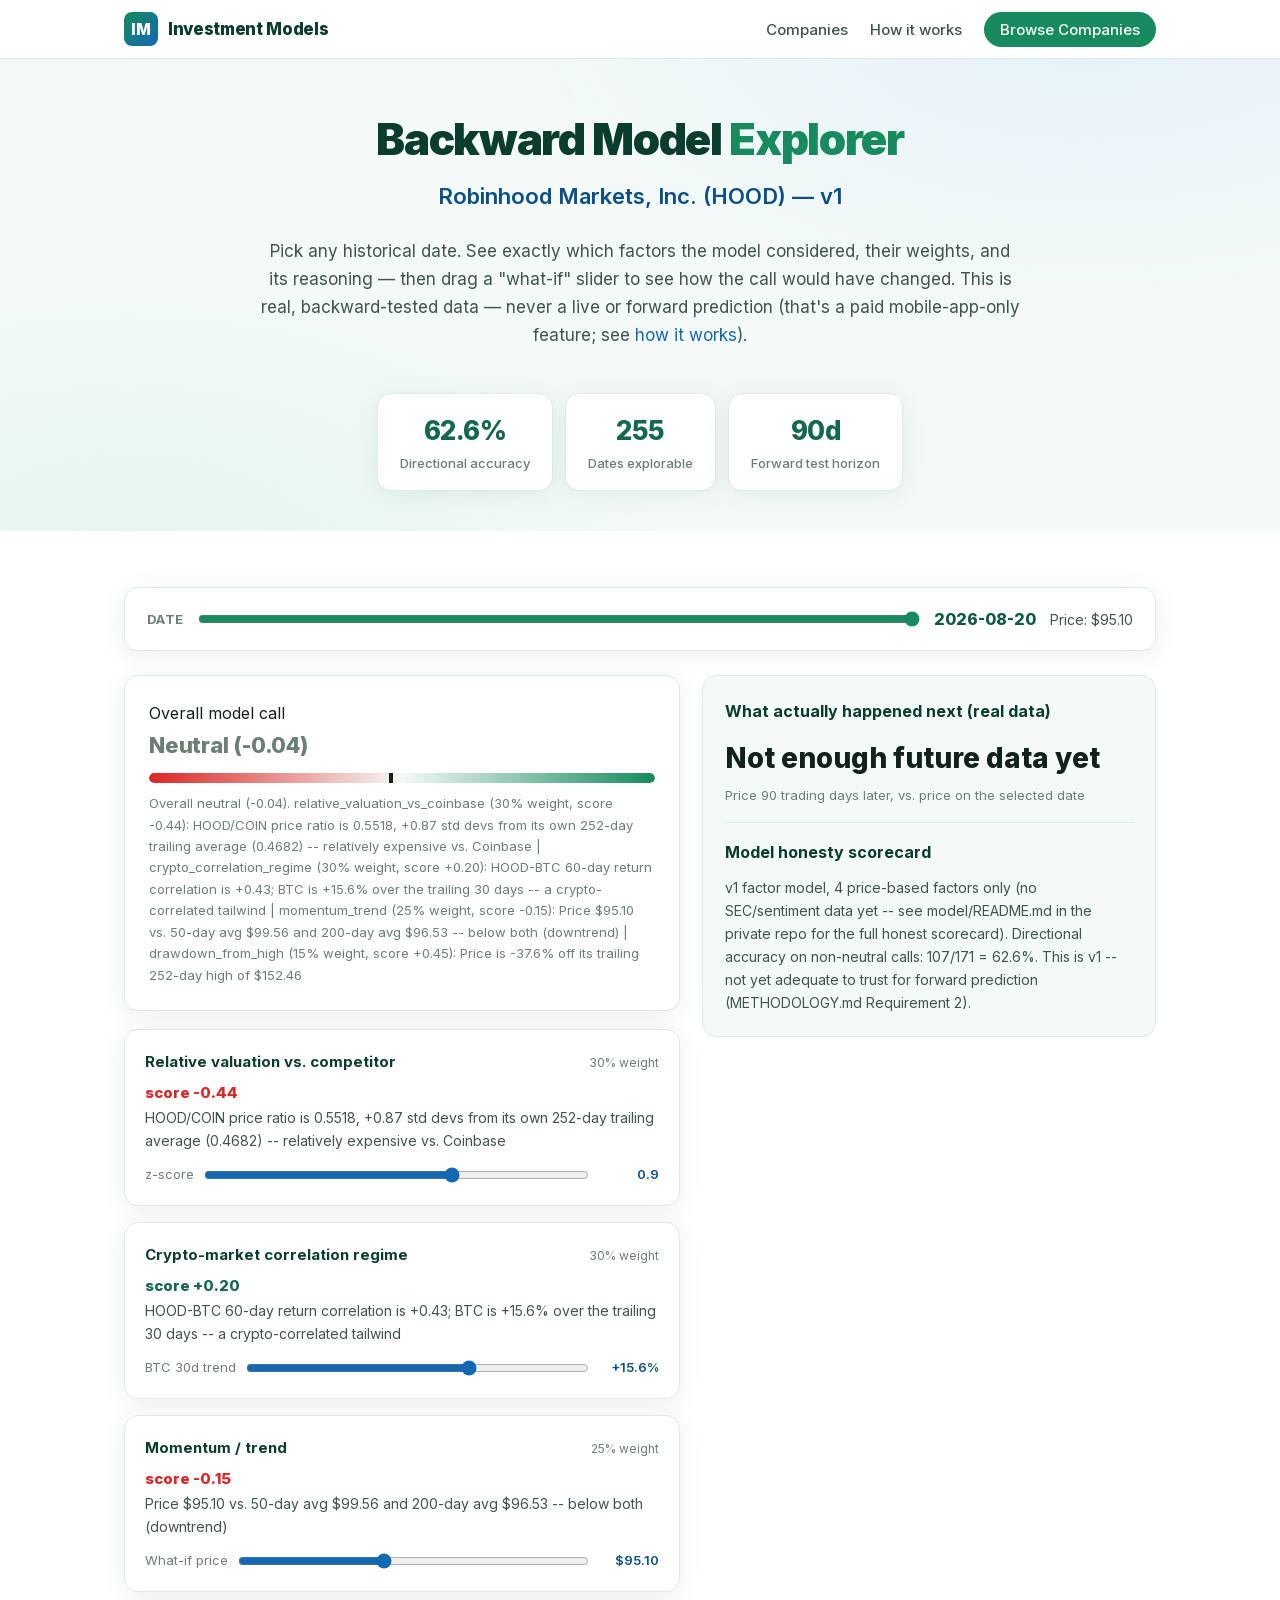
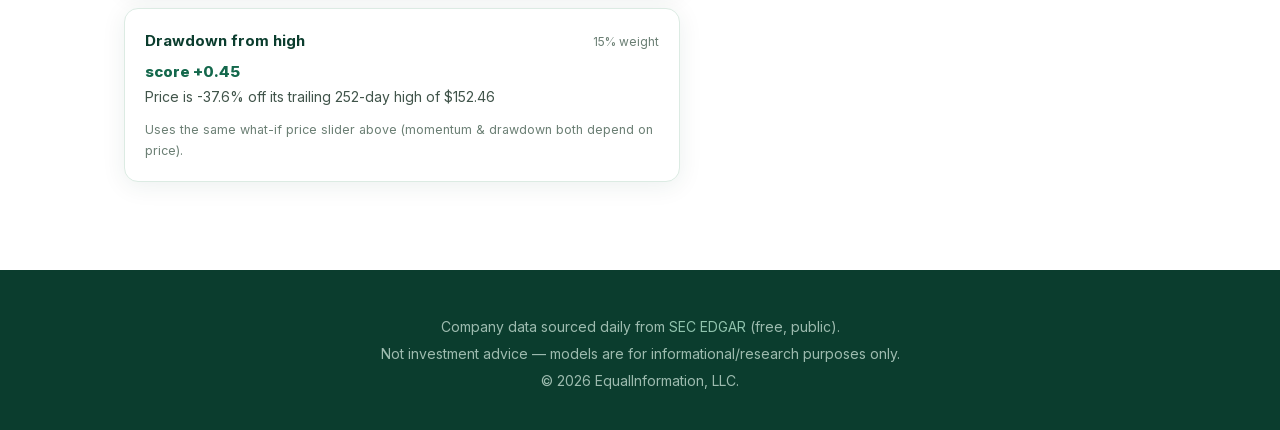
==== explorer.html @ 67a9e674 "Add interactive backward model explorer with what-if simulation for HOOD explorer.html: pick any of " ====
<!DOCTYPE html>
<html lang="en">
<head>
    <meta charset="UTF-8">
    <meta name="viewport" content="width=device-width, initial-scale=1.0">
    <title>Backward Model Explorer — Investment Models</title>
    <meta name="description" content="Explore exactly how the Investment Models backward-tested factor model reasons about a real company, on any historical date — including honest accuracy and a 'what-if' simulation mode.">
    <meta name="theme-color" content="#0b3d2e">
    <link rel="stylesheet" href="assets/fonts/inter.css">
    <link rel="stylesheet" href="assets/css/style.css">
</head>
<body>

<nav>
    <div class="nav-inner">
        <a href="./" class="nav-logo">
            <span class="mark">IM</span>
            Investment Models
        </a>
        <ul class="nav-links">
            <li><a href="index.html#directory">Companies</a></li>
            <li><a href="index.html#how-it-works">How it works</a></li>
            <li><a href="index.html#directory" class="nav-cta">Browse Companies</a></li>
        </ul>
        <button class="mobile-menu-btn" onclick="document.querySelector('.nav-links').classList.toggle('show')" aria-label="Menu">&#9776;</button>
    </div>
</nav>

<header class="hero" style="padding: 56px 0 40px;">
    <div class="wrap">
        <h1 style="font-size: clamp(28px, 4.5vw, 44px);">Backward Model <span class="accent">Explorer</span></h1>
        <p class="tagline" id="companyTagline">Loading…</p>
        <p class="lede">Pick any historical date. See exactly which factors the model considered, their
        weights, and its reasoning — then drag a "what-if" slider to see how the call would have
        changed. This is real, backward-tested data — never a live or forward prediction (that's a
        paid mobile-app-only feature; see <a href="index.html#how-it-works">how it works</a>).</p>
        <div class="stats" id="headlineStats"></div>
    </div>
</header>

<section>
    <div class="wrap">
        <div class="explorer-controls">
            <label for="dateSlider">Date</label>
            <input type="range" id="dateSlider" min="0" max="0" value="0" step="1">
            <span class="date-readout" id="dateReadout">—</span>
            <span class="price-readout" id="priceReadout"></span>
        </div>

        <div class="explorer-grid">
            <div>
                <div class="overall-card">
                    <div class="factor-head">
                        <span>Overall model call</span>
                        <button class="btn outline" id="resetBtn" style="padding:6px 14px;font-size:13px;display:none;">Reset to actual</button>
                    </div>
                    <div class="direction" id="overallDirection">—</div>
                    <div class="score-bar-track">
                        <div class="score-bar-fill" style="width:100%"></div>
                        <div class="score-marker" id="scoreMarker" style="left:50%"></div>
                    </div>
                    <div id="simBadgeWrap"></div>
                    <p style="margin-top:10px;font-size:13px;color:var(--ink-faint);" id="narrativeText"></p>
                </div>

                <div id="factorCards"></div>
            </div>

            <div class="outcome-card">
                <h3>What actually happened next (real data)</h3>
                <div class="actual-return" id="actualReturn">—</div>
                <p style="font-size:13px;color:var(--ink-faint);margin-top:4px;">Price 90 trading days later, vs. price on the selected date</p>
                <div class="verdict" id="verdict"></div>
                <hr style="border:none;border-top:1px solid var(--line);margin:16px 0;">
                <h3>Model honesty scorecard</h3>
                <p style="font-size:14px;color:var(--ink-soft);" id="methodologyNote"></p>
            </div>
        </div>
    </div>
</section>

<footer>
    <div class="footer-inner">
        <p class="footer-copy">
            Company data sourced daily from <a href="https://www.sec.gov/edgar" target="_blank" rel="noopener">SEC EDGAR</a> (free, public).<br>
            Not investment advice — models are for informational/research purposes only.<br>
            &copy; 2026 EqualInformation, LLC.
        </p>
    </div>
</footer>

<script>
const params = new URLSearchParams(location.search);
const ticker = (params.get('ticker') || 'HOOD').toUpperCase();

const FACTOR_LABELS = {
  relative_valuation_vs_coinbase: 'Relative valuation vs. competitor',
  crypto_correlation_regime: 'Crypto-market correlation regime',
  momentum_trend: 'Momentum / trend',
  drawdown_from_high: 'Drawdown from high',
};

function clip(x, lo, hi) { return Math.max(lo, Math.min(hi, x)); }
function scoreValuation(z) { return clip(-z / 2, -1, 1); }
function scoreCrypto(corr, trend) {
  const sign = trend >= 0 ? 1 : -1;
  return clip(corr * sign * Math.min(Math.abs(trend) * 3, 1), -1, 1);
}
function scoreMomentum(price, smaShort, smaLong) {
  const signal = ((price / smaShort - 1) + (price / smaLong - 1)) / 2;
  return clip(signal * 5, -1, 1);
}
function scoreDrawdown(price, trailingHigh) {
  const drawdown = (price / trailingHigh) - 1;
  return drawdown < 0 ? clip(-drawdown * 1.2, -1, 1) : 0;
}

let DATA = null;
let overrides = {}; // { z, correlation, btcTrend, price } -- only set keys the user has touched

function directionOf(score) {
  return score > 0.05 ? 'bullish' : score < -0.05 ? 'bearish' : 'neutral';
}

function computeFactors(snap) {
  const raw = {
    z: snap.factors.relative_valuation_vs_coinbase.raw?.z,
    correlation: snap.factors.crypto_correlation_regime.raw?.correlation,
    btcTrend: snap.factors.crypto_correlation_regime.raw?.btc_trend,
    price: snap.price,
    smaShort: snap.factors.momentum_trend.raw?.sma_short,
    smaLong: snap.factors.momentum_trend.raw?.sma_long,
    trailingHigh: snap.factors.drawdown_from_high.raw?.trailing_high,
  };
  const z = overrides.z ?? raw.z;
  const correlation = raw.correlation;
  const btcTrend = overrides.btcTrend ?? raw.btcTrend;
  const price = overrides.price ?? raw.price;

  const scores = {
    relative_valuation_vs_coinbase: (raw.z != null) ? scoreValuation(z) : snap.factors.relative_valuation_vs_coinbase.score,
    crypto_correlation_regime: (raw.correlation != null) ? scoreCrypto(correlation, btcTrend) : snap.factors.crypto_correlation_regime.score,
    momentum_trend: (raw.smaShort != null) ? scoreMomentum(price, raw.smaShort, raw.smaLong) : snap.factors.momentum_trend.score,
    drawdown_from_high: (raw.trailingHigh != null) ? scoreDrawdown(price, raw.trailingHigh) : snap.factors.drawdown_from_high.score,
  };
  return { raw, current: { z, correlation, btcTrend, price }, scores };
}

function fmtPct(x, digits = 1) { return (x >= 0 ? '+' : '') + (x * 100).toFixed(digits) + '%'; }

function render() {
  const i = parseInt(document.getElementById('dateSlider').value, 10);
  const snap = DATA.snapshots[i];
  document.getElementById('dateReadout').textContent = snap.date;
  document.getElementById('priceReadout').textContent = `Price: $${snap.price.toFixed(2)}`;

  const { raw, current, scores } = computeFactors(snap);
  const weights = DATA.factor_weights;
  const overall = Object.keys(scores).reduce((sum, k) => sum + weights[k] * scores[k], 0);
  const direction = directionOf(overall);
  const isSimulated = Object.keys(overrides).length > 0;

  const dirEl = document.getElementById('overallDirection');
  dirEl.textContent = `${direction.charAt(0).toUpperCase() + direction.slice(1)} (${overall >= 0 ? '+' : ''}${overall.toFixed(2)})`;
  dirEl.className = `direction ${direction}`;
  document.getElementById('scoreMarker').style.left = `${((overall + 1) / 2) * 100}%`;
  document.getElementById('resetBtn').style.display = isSimulated ? 'inline-block' : 'none';
  document.getElementById('simBadgeWrap').innerHTML = isSimulated
    ? '<span class="simulation-badge">🔧 What-if simulation — not the actual historical call</span>' : '';
  document.getElementById('narrativeText').textContent = isSimulated
    ? 'Narrative updates once you reset — factor cards below show the live simulated reasoning.'
    : snap.narrative;

  const cardsEl = document.getElementById('factorCards');
  cardsEl.innerHTML = '';

  function factorCard(key, sliderHtml) {
    const f = snap.factors[key];
    const score = scores[key];
    const div = document.createElement('div');
    const perturbed = isSimulated && score !== f.score;
    div.className = 'factor-card' + (perturbed ? ' perturbed' : '');
    div.innerHTML = `
      <div class="factor-head">
        <span class="factor-name">${FACTOR_LABELS[key]}</span>
        <span class="factor-weight">${(weights[key] * 100).toFixed(0)}% weight</span>
      </div>
      <div class="factor-score" style="color:${score > 0.05 ? 'var(--green-700)' : score < -0.05 ? 'var(--red-500)' : 'var(--ink-faint)'}">
        score ${score >= 0 ? '+' : ''}${score.toFixed(2)}
      </div>
      <p class="factor-reason">${perturbed ? '(recomputed for the what-if value below)' : f.reason}</p>
      ${sliderHtml}
    `;
    cardsEl.appendChild(div);
  }

  if (raw.z != null) {
    factorCard('relative_valuation_vs_coinbase', `
      <div class="slider-row">
        <span style="font-size:13px;color:var(--ink-faint);">z-score</span>
        <input type="range" min="-3" max="3" step="0.1" value="${current.z}" data-key="z">
        <span class="slider-value">${current.z.toFixed(1)}</span>
      </div>`);
  }
  if (raw.btcTrend != null) {
    factorCard('crypto_correlation_regime', `
      <div class="slider-row">
        <span style="font-size:13px;color:var(--ink-faint);">BTC 30d trend</span>
        <input type="range" min="-0.5" max="0.5" step="0.01" value="${current.btcTrend}" data-key="btcTrend">
        <span class="slider-value">${fmtPct(current.btcTrend)}</span>
      </div>`);
  }
  if (raw.smaShort != null) {
    const priceMin = (raw.price * 0.3).toFixed(2), priceMax = (raw.price * 2).toFixed(2);
    factorCard('momentum_trend', `
      <div class="slider-row">
        <span style="font-size:13px;color:var(--ink-faint);">What-if price</span>
        <input type="range" min="${priceMin}" max="${priceMax}" step="0.01" value="${current.price}" data-key="price">
        <span class="slider-value">$${current.price.toFixed(2)}</span>
      </div>`);
  }
  if (raw.trailingHigh != null) {
    factorCard('drawdown_from_high', `
      <p style="font-size:12.5px;color:var(--ink-faint);">Uses the same what-if price slider above (momentum &amp; drawdown both depend on price).</p>`);
  }

  cardsEl.querySelectorAll('input[type="range"]').forEach(input => {
    input.addEventListener('input', (e) => {
      overrides[e.target.dataset.key] = parseFloat(e.target.value);
      render();
    });
  });

  // Actual outcome (always reflects real history, regardless of simulation state)
  const ret = snap.actual_forward_return_90d;
  const retEl = document.getElementById('actualReturn');
  if (ret == null) {
    retEl.textContent = 'Not enough future data yet';
    retEl.className = 'actual-return';
  } else {
    retEl.textContent = fmtPct(ret);
    retEl.className = 'actual-return ' + (ret > 0 ? 'up' : 'down');
  }
  const verdictEl = document.getElementById('verdict');
  if (ret != null && snap.direction !== 'neutral') {
    const wasCorrect = (snap.direction === 'bullish') === (ret > 0);
    verdictEl.textContent = wasCorrect
      ? `✓ The model's actual ${snap.direction} call was correct`
      : `✗ The model's actual ${snap.direction} call was wrong`;
    verdictEl.className = 'verdict ' + (wasCorrect ? 'correct' : 'wrong');
  } else {
    verdictEl.textContent = '';
  }
}

function resetOverrides() {
  overrides = {};
  render();
}

async function load() {
  try {
    const res = await fetch(`data/explainability/${ticker}.json`, { cache: 'no-store' });
    if (!res.ok) throw new Error('not found');
    DATA = await res.json();
  } catch (e) {
    document.getElementById('companyTagline').textContent = 'No explorable model for this ticker yet.';
    return;
  }

  document.getElementById('companyTagline').textContent =
    `${DATA.company_name} (${DATA.ticker}) — ${DATA.model_version}`;
  document.getElementById('headlineStats').innerHTML = `
    <div class="stat"><div class="num">${(DATA.direction_accuracy_non_neutral * 100).toFixed(1)}%</div><div class="label">Directional accuracy</div></div>
    <div class="stat"><div class="num">${DATA.snapshots.length}</div><div class="label">Dates explorable</div></div>
    <div class="stat"><div class="num">${DATA.forward_horizon_trading_days}d</div><div class="label">Forward test horizon</div></div>
  `;
  document.getElementById('methodologyNote').textContent = DATA.methodology_note;

  const slider = document.getElementById('dateSlider');
  slider.max = DATA.snapshots.length - 1;
  slider.value = DATA.snapshots.length - 1;
  slider.addEventListener('input', () => { overrides = {}; render(); });
  document.getElementById('resetBtn').addEventListener('click', resetOverrides);

  render();
}
load();
</script>
</body>
</html>
---- assets/fonts/inter.css ----
/* Inter variable font (latin subset) — self-hosted, no third-party requests.
   Single variable file covers all weights 100–900. */
@font-face {
    font-family: 'Inter';
    font-style: normal;
    font-weight: 100 900;
    font-display: swap;
    src: url(inter-latin-var.woff2) format('woff2');
    unicode-range: U+0000-00FF, U+0131, U+0152-0153, U+02BB-02BC, U+02C6, U+02DA, U+02DC, U+0304, U+0308, U+0329, U+2000-206F, U+20AC, U+2122, U+2191, U+2193, U+2212, U+2215, U+FEFF, U+FFFD;
}
---- assets/css/style.css ----
/* Investment Models — brand stylesheet, same design system as nutrisize.health
   Palette: clinical blue (trust/data) + traffic-light greens (gains/available) */

:root {
    --green-900: #0b3d2e;
    --green-800: #0f5b40;
    --green-700: #14684c;
    --green-600: #178a5e;
    --green-500: #1fa971;
    --green-100: #e3f5ec;
    --blue-700: #0b4f8a;
    --blue-600: #1268b3;
    --blue-100: #e5f0fa;
    --amber-500: #d97706;
    --red-500: #dc2626;
    --ink: #12211b;
    --ink-soft: #40544a;
    --ink-faint: #6b7f74;
    --paper: #ffffff;
    --paper-tint: #f4faf7;
    --line: #dcebe3;
    --radius: 14px;
    --shadow: 0 4px 24px rgba(11, 61, 46, 0.08);
    --maxw: 1080px;
}

* { margin: 0; padding: 0; box-sizing: border-box; }

html { scroll-behavior: smooth; }

body {
    font-family: 'Inter', -apple-system, BlinkMacSystemFont, 'Segoe UI', Roboto, sans-serif;
    color: var(--ink);
    background: var(--paper);
    line-height: 1.65;
    -webkit-font-smoothing: antialiased;
}

img { max-width: 100%; }

a { color: var(--blue-600); text-decoration: none; }
a:hover { text-decoration: underline; }

.wrap { max-width: var(--maxw); margin: 0 auto; padding: 0 24px; }

/* ---------- Navigation ---------- */
nav {
    position: sticky; top: 0; z-index: 50;
    background: rgba(255, 255, 255, 0.92);
    backdrop-filter: blur(10px);
    border-bottom: 1px solid var(--line);
}
.nav-inner {
    max-width: var(--maxw); margin: 0 auto; padding: 12px 24px;
    display: flex; align-items: center; gap: 28px;
}
.nav-logo {
    display: flex; align-items: center; gap: 10px;
    font-weight: 800; font-size: 17px; color: var(--green-900);
    letter-spacing: -0.02em;
}
.nav-logo:hover { text-decoration: none; }
.nav-logo .mark {
    width: 34px; height: 34px; border-radius: 8px;
    background: linear-gradient(135deg, var(--green-600), var(--blue-600));
    display: flex; align-items: center; justify-content: center;
    color: #fff; font-weight: 800; font-size: 16px;
}
.nav-links {
    display: flex; gap: 22px; list-style: none; margin-left: auto; align-items: center;
}
.nav-links a { color: var(--ink-soft); font-size: 15px; font-weight: 500; }
.nav-links a:hover { color: var(--green-700); text-decoration: none; }
.nav-cta {
    background: var(--green-600); color: #fff !important;
    padding: 8px 16px; border-radius: 999px; font-weight: 600;
}
.nav-cta:hover { background: var(--green-700); }
.mobile-menu-btn {
    display: none; margin-left: auto; background: none; border: none;
    font-size: 24px; color: var(--green-900); cursor: pointer;
}

/* ---------- Hero ---------- */
.hero {
    background:
        radial-gradient(1000px 500px at 85% -10%, var(--blue-100) 0%, transparent 60%),
        radial-gradient(900px 500px at 10% 110%, var(--green-100) 0%, transparent 60%),
        var(--paper-tint);
    padding: 88px 0 72px;
    text-align: center;
}
.hero h1 {
    font-size: clamp(34px, 5.5vw, 56px);
    font-weight: 900; letter-spacing: -0.03em; line-height: 1.12;
    color: var(--green-900);
}
.hero h1 .accent { color: var(--green-600); }
.hero .tagline {
    margin-top: 14px; font-size: clamp(17px, 2.4vw, 22px);
    font-weight: 600; color: var(--blue-700);
}
.hero .lede {
    margin: 22px auto 0; max-width: 760px;
    font-size: 17px; color: var(--ink-soft);
}

/* Stats band */
.stats {
    display: flex; justify-content: center; gap: 12px; flex-wrap: wrap;
    margin-top: 44px;
}
.stat {
    background: #fff; border: 1px solid var(--line); border-radius: var(--radius);
    box-shadow: var(--shadow); padding: 16px 22px; min-width: 150px;
}
.stat .num { font-size: 26px; font-weight: 800; color: var(--green-700); letter-spacing: -0.02em; }
.stat .label { font-size: 13px; color: var(--ink-faint); font-weight: 500; }

/* ---------- Sections ---------- */
section { padding: 56px 0 72px; }
section.tint { background: var(--paper-tint); border-top: 1px solid var(--line); border-bottom: 1px solid var(--line); }
.section-head { text-align: center; max-width: 720px; margin: 0 auto 40px; }
.section-head .kicker {
    display: inline-block; font-size: 13px; font-weight: 700; letter-spacing: 0.08em;
    text-transform: uppercase; color: var(--green-600);
    background: var(--green-100); border-radius: 999px; padding: 4px 14px; margin-bottom: 14px;
}
.section-head h2 { font-size: clamp(26px, 4vw, 36px); font-weight: 800; letter-spacing: -0.02em; color: var(--green-900); }
.section-head p { margin-top: 12px; color: var(--ink-soft); }

/* Feature grid */
.grid { display: grid; grid-template-columns: repeat(3, 1fr); gap: 22px; }
.card {
    background: #fff; border: 1px solid var(--line); border-radius: var(--radius);
    box-shadow: var(--shadow); padding: 26px;
}
.card .icon {
    width: 46px; height: 46px; border-radius: 12px; display: flex;
    align-items: center; justify-content: center; font-size: 22px;
    background: var(--green-100); margin-bottom: 16px;
}
.card .icon.blue { background: var(--blue-100); }
.card h3 { font-size: 18px; font-weight: 700; color: var(--green-900); margin-bottom: 8px; }
.card p { font-size: 15px; color: var(--ink-soft); }

/* ---------- Directory (search + table) ---------- */
.directory-controls {
    display: flex; gap: 12px; margin-bottom: 20px; flex-wrap: wrap;
}
.directory-controls input, .directory-controls select {
    background: #fff; border: 1px solid var(--line); color: var(--ink);
    padding: 11px 16px; border-radius: 10px; font-size: 15px; font-family: inherit;
}
.directory-controls input { flex: 1; min-width: 220px; }
.directory-controls input:focus, .directory-controls select:focus {
    outline: none; border-color: var(--green-500);
}
.table-card {
    background: #fff; border: 1px solid var(--line); border-radius: var(--radius);
    box-shadow: var(--shadow); overflow-x: auto;
}
table { width: 100%; border-collapse: collapse; min-width: 560px; }
th, td { text-align: left; padding: 13px 18px; border-bottom: 1px solid var(--line); font-size: 14.5px; }
th {
    color: var(--ink-faint); font-weight: 700; text-transform: uppercase;
    font-size: 12px; letter-spacing: 0.04em; background: var(--paper-tint);
}
tbody tr:last-child td { border-bottom: none; }
tbody tr:hover td { background: var(--paper-tint); }
.ticker { font-weight: 700; color: var(--green-800); font-family: ui-monospace, 'SF Mono', monospace; }
.company-name { color: var(--ink); }
.teaser-line { display: block; margin-top: 3px; font-size: 12.5px; color: var(--green-700); font-weight: 600; }
.badge {
    display: inline-block; padding: 3px 12px; border-radius: 999px;
    font-size: 12.5px; font-weight: 700; white-space: nowrap;
}
.badge.available { background: var(--green-100); color: var(--green-700); }
.badge.coming_soon { background: var(--paper-tint); color: var(--ink-faint); border: 1px solid var(--line); }
.empty-state {
    text-align: center; color: var(--ink-faint); padding: 60px 20px;
    border: 1px dashed var(--line); border-radius: var(--radius); background: var(--paper-tint);
}
.empty-state p { margin: 4px 0; }
.table-note { color: var(--ink-faint); margin-top: 12px; font-size: 13.5px; text-align: center; }

/* Buttons */
.btn {
    display: inline-block; background: var(--green-600); color: #fff;
    border-radius: 10px; padding: 12px 24px; font-weight: 700;
}
.btn:hover { background: var(--green-700); text-decoration: none; }
.btn.outline { background: transparent; border: 2px solid var(--green-600); color: var(--green-700); }

/* Notice banner */
.notice {
    background: var(--blue-100); border: 1px solid #cbe1f5; border-radius: var(--radius);
    padding: 18px 22px; margin: 20px 0; color: var(--blue-700); font-size: 15px;
}

/* ---------- Explorer (interactive backward model inquiry) ---------- */
.explorer-controls {
    display: flex; gap: 14px; align-items: center; flex-wrap: wrap;
    background: #fff; border: 1px solid var(--line); border-radius: var(--radius);
    box-shadow: var(--shadow); padding: 18px 22px; margin-bottom: 24px;
}
.explorer-controls label { font-size: 13px; font-weight: 700; color: var(--ink-faint); text-transform: uppercase; letter-spacing: 0.03em; }
.explorer-controls input[type="range"] { flex: 1; min-width: 200px; accent-color: var(--green-600); }
.date-readout { font-weight: 800; color: var(--green-800); min-width: 100px; }
.price-readout { color: var(--ink-soft); font-size: 14px; }

.explorer-grid { display: grid; grid-template-columns: 1.1fr 0.9fr; gap: 22px; align-items: start; }
@media (max-width: 900px) { .explorer-grid { grid-template-columns: 1fr; } }

.overall-card {
    background: #fff; border: 1px solid var(--line); border-radius: var(--radius);
    box-shadow: var(--shadow); padding: 24px; margin-bottom: 18px;
}
.overall-card .direction { font-size: 22px; font-weight: 800; letter-spacing: -0.01em; }
.direction.bullish { color: var(--green-700); }
.direction.bearish { color: var(--red-500); }
.direction.neutral { color: var(--ink-faint); }
.overall-card .score-bar-track {
    height: 10px; border-radius: 999px; background: var(--paper-tint); margin: 10px 0 6px;
    overflow: hidden; position: relative;
}
.overall-card .score-bar-fill {
    height: 100%; border-radius: 999px; position: absolute; top: 0;
    background: linear-gradient(90deg, var(--red-500), var(--paper-tint) 50%, var(--green-600));
}
.overall-card .score-marker {
    position: absolute; top: -3px; width: 4px; height: 16px; background: var(--ink);
    border-radius: 2px; transform: translateX(-2px);
}

.factor-card {
    background: #fff; border: 1px solid var(--line); border-radius: var(--radius);
    box-shadow: var(--shadow); padding: 20px; margin-bottom: 16px;
}
.factor-card .factor-head { display: flex; justify-content: space-between; align-items: baseline; margin-bottom: 6px; }
.factor-card .factor-name { font-weight: 700; color: var(--green-900); font-size: 15px; }
.factor-card .factor-weight { font-size: 12px; color: var(--ink-faint); }
.factor-card .factor-score { font-weight: 800; font-size: 15px; }
.factor-card .factor-reason { font-size: 14px; color: var(--ink-soft); margin-bottom: 12px; }
.factor-card .slider-row { display: flex; align-items: center; gap: 10px; }
.factor-card .slider-row input[type="range"] { flex: 1; accent-color: var(--blue-600); }
.factor-card .slider-value { font-size: 13px; color: var(--blue-700); font-weight: 600; min-width: 60px; text-align: right; }
.factor-card .reset-link { font-size: 12px; margin-left: 8px; }
.factor-card.perturbed { border-color: var(--blue-600); box-shadow: 0 0 0 3px var(--blue-100); }

.outcome-card {
    background: var(--paper-tint); border: 1px solid var(--line); border-radius: var(--radius);
    padding: 22px; position: sticky; top: 90px;
}
.outcome-card h3 { color: var(--green-900); font-size: 16px; margin-bottom: 10px; }
.outcome-card .actual-return { font-size: 28px; font-weight: 800; }
.outcome-card .actual-return.up { color: var(--green-700); }
.outcome-card .actual-return.down { color: var(--red-500); }
.outcome-card .verdict { margin-top: 10px; font-size: 14px; font-weight: 600; }
.outcome-card .verdict.correct { color: var(--green-700); }
.outcome-card .verdict.wrong { color: var(--red-500); }

.simulation-badge {
    display: inline-block; background: var(--blue-100); color: var(--blue-700);
    padding: 4px 12px; border-radius: 999px; font-size: 12.5px; font-weight: 700; margin-top: 10px;
}

/* ---------- Footer ---------- */
footer {
    background: var(--green-900); color: #cfe6db; padding: 44px 0 36px;
    font-size: 14px;
}
.footer-inner { max-width: var(--maxw); margin: 0 auto; padding: 0 24px; text-align: center; }
.footer-links { list-style: none; display: flex; gap: 22px; justify-content: center; flex-wrap: wrap; margin-bottom: 18px; }
.footer-links a { color: #eaf7f0; font-weight: 500; }
.footer-copy { opacity: 0.75; line-height: 1.9; }
.footer-copy a { color: #bdf0d8; }

/* ---------- Responsive ---------- */
@media (max-width: 860px) {
    .grid { grid-template-columns: repeat(2, 1fr); }
}
@media (max-width: 768px) {
    .nav-links {
        display: none; position: absolute; top: 100%; left: 0; right: 0;
        background: #fff; border-bottom: 1px solid var(--line);
        flex-direction: column; padding: 16px 24px; gap: 14px; align-items: flex-start;
    }
    .nav-links.show { display: flex; }
    .mobile-menu-btn { display: block; }
}
@media (max-width: 560px) {
    .grid { grid-template-columns: 1fr; }
    .hero { padding: 60px 0 52px; }
    th, td { padding: 10px 12px; font-size: 13px; }
}
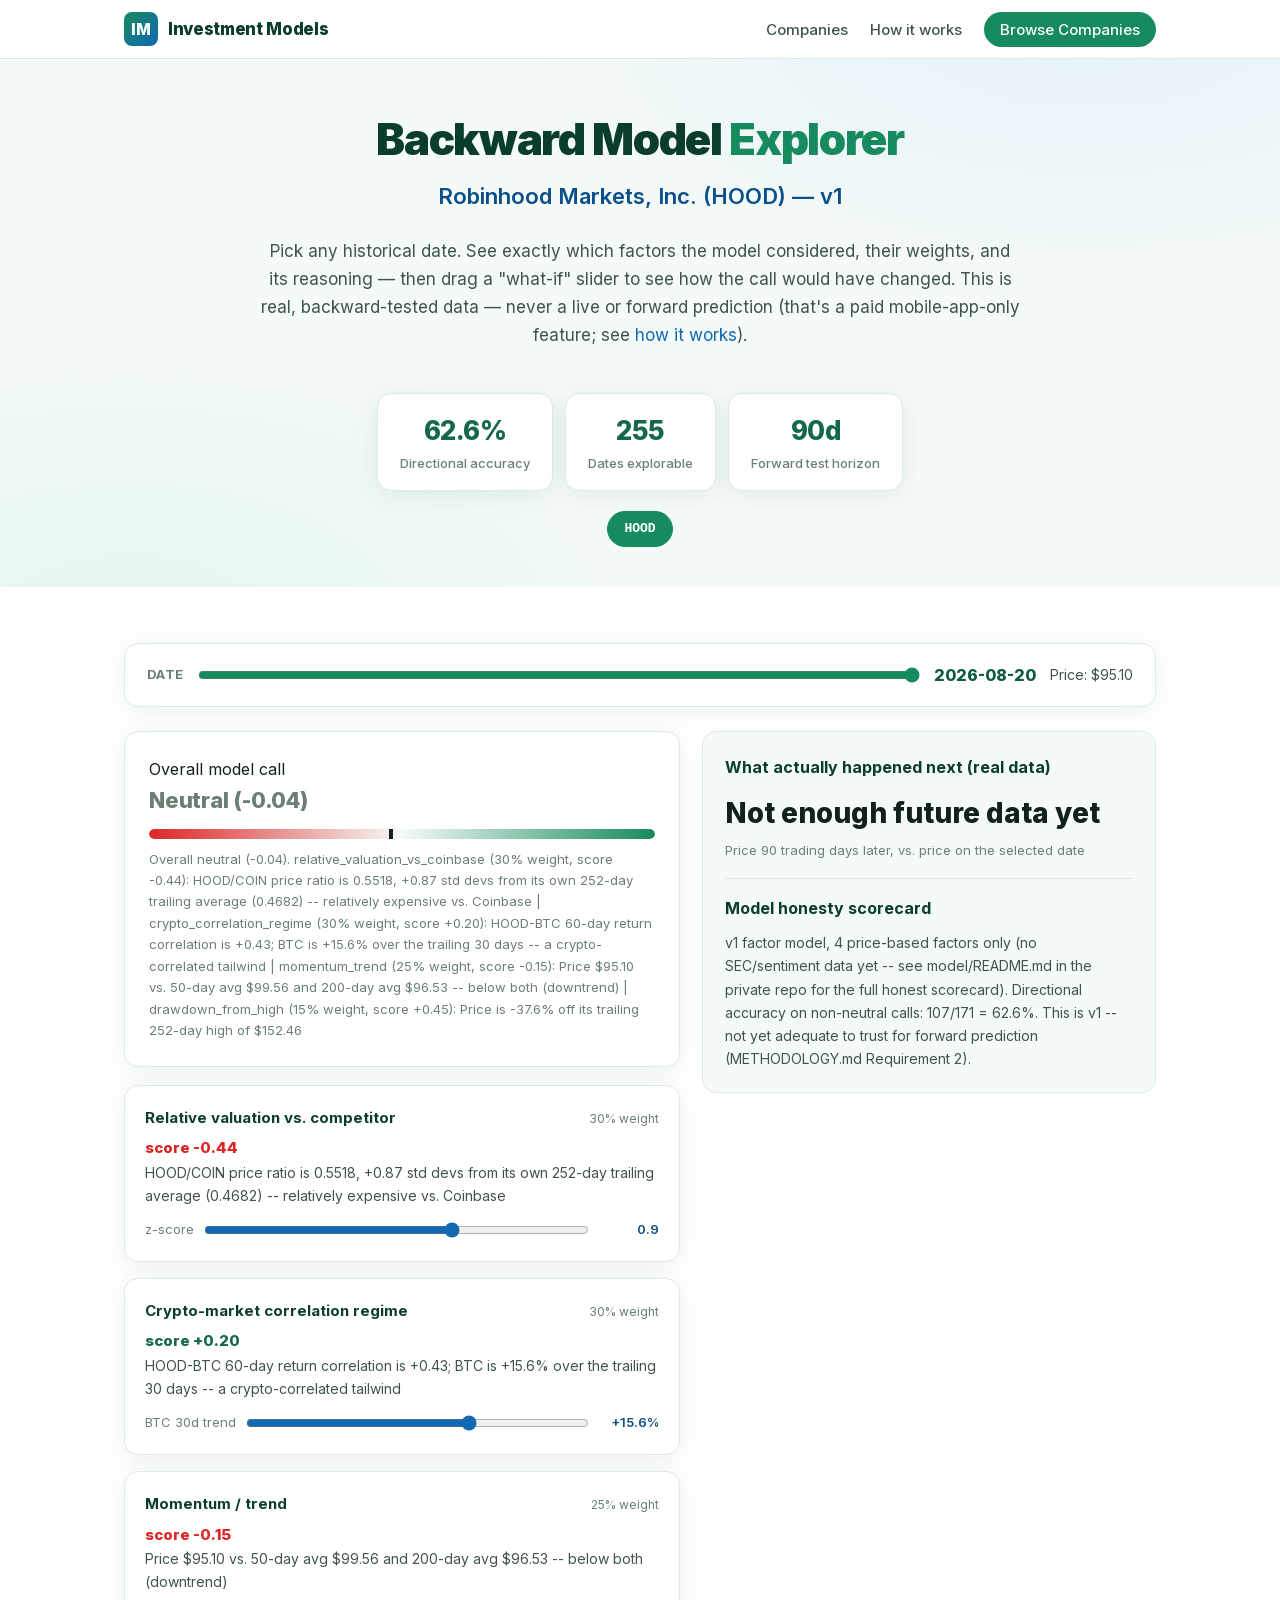
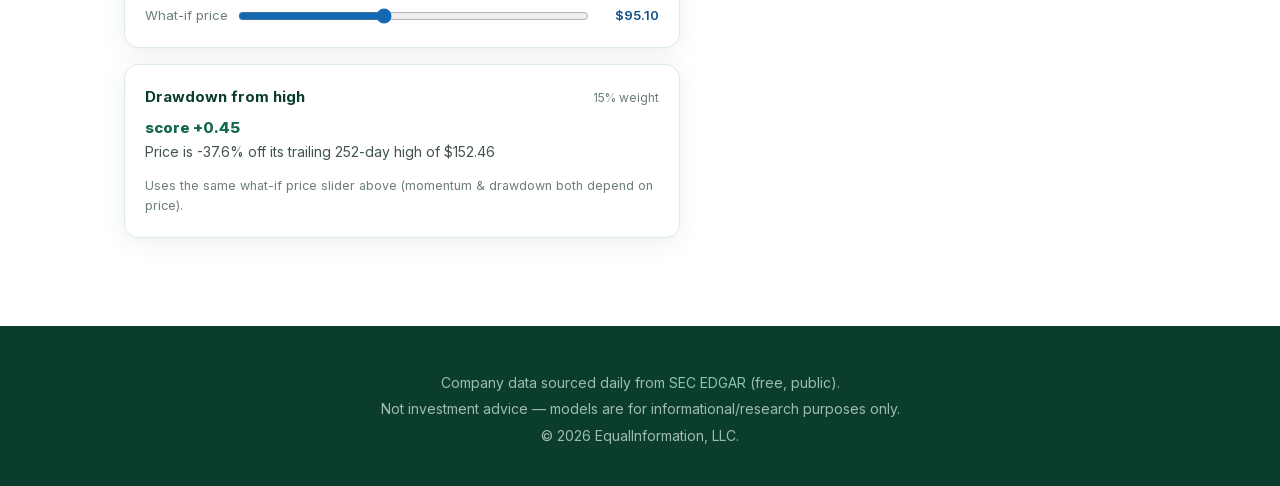
==== commit 2dc4c7c0: "Add a ticker switcher to the explorer and forward pages Both pages now show a pill for every covered" ====
--- a/explorer.html
+++ b/explorer.html
@@ -35,6 +35,7 @@
         changed. This is real, backward-tested data — never a live or forward prediction (that's a
         paid mobile-app-only feature; see <a href="index.html#how-it-works">how it works</a>).</p>
         <div class="stats" id="headlineStats"></div>
+        <div class="ticker-switcher" id="tickerSwitcher"></div>
     </div>
 </header>
 
@@ -258,7 +259,22 @@
   render();
 }
 
+async function renderTickerSwitcher() {
+  try {
+    const res = await fetch('data/covered-tickers.json', { cache: 'no-store' });
+    const covered = (await res.json()).covered || [];
+    const pageFile = location.pathname.split('/').pop();
+    document.getElementById('tickerSwitcher').innerHTML = covered.map(c => `
+      <a href="${pageFile}?ticker=${encodeURIComponent(c.ticker)}" target="_blank" rel="noopener"
+         class="ticker-pill ${c.ticker === ticker ? 'active' : ''}">${c.ticker}</a>
+    `).join('');
+  } catch (e) {
+    // ticker switcher is a nice-to-have -- fail silently if covered-tickers.json isn't reachable
+  }
+}
+
 async function load() {
+  renderTickerSwitcher();
   try {
     const res = await fetch(`data/explainability/${ticker}.json`, { cache: 'no-store' });
     if (!res.ok) throw new Error('not found');
--- a/assets/css/style.css
+++ b/assets/css/style.css
@@ -198,6 +198,18 @@
     padding: 18px 22px; margin: 20px 0; color: var(--blue-700); font-size: 15px;
 }
 
+/* Ticker switcher (jump to another covered ticker's same page type) */
+.ticker-switcher {
+    display: flex; gap: 8px; justify-content: center; flex-wrap: wrap; margin-top: 20px;
+}
+.ticker-pill {
+    display: inline-block; padding: 6px 16px; border-radius: 999px; font-weight: 700;
+    font-size: 13px; font-family: ui-monospace, 'SF Mono', monospace;
+    background: #fff; border: 1px solid var(--line); color: var(--green-800);
+}
+.ticker-pill:hover { border-color: var(--green-500); text-decoration: none; }
+.ticker-pill.active { background: var(--green-600); color: #fff; border-color: var(--green-600); }
+
 /* ---------- Explorer (interactive backward model inquiry) ---------- */
 .explorer-controls {
     display: flex; gap: 14px; align-items: center; flex-wrap: wrap;
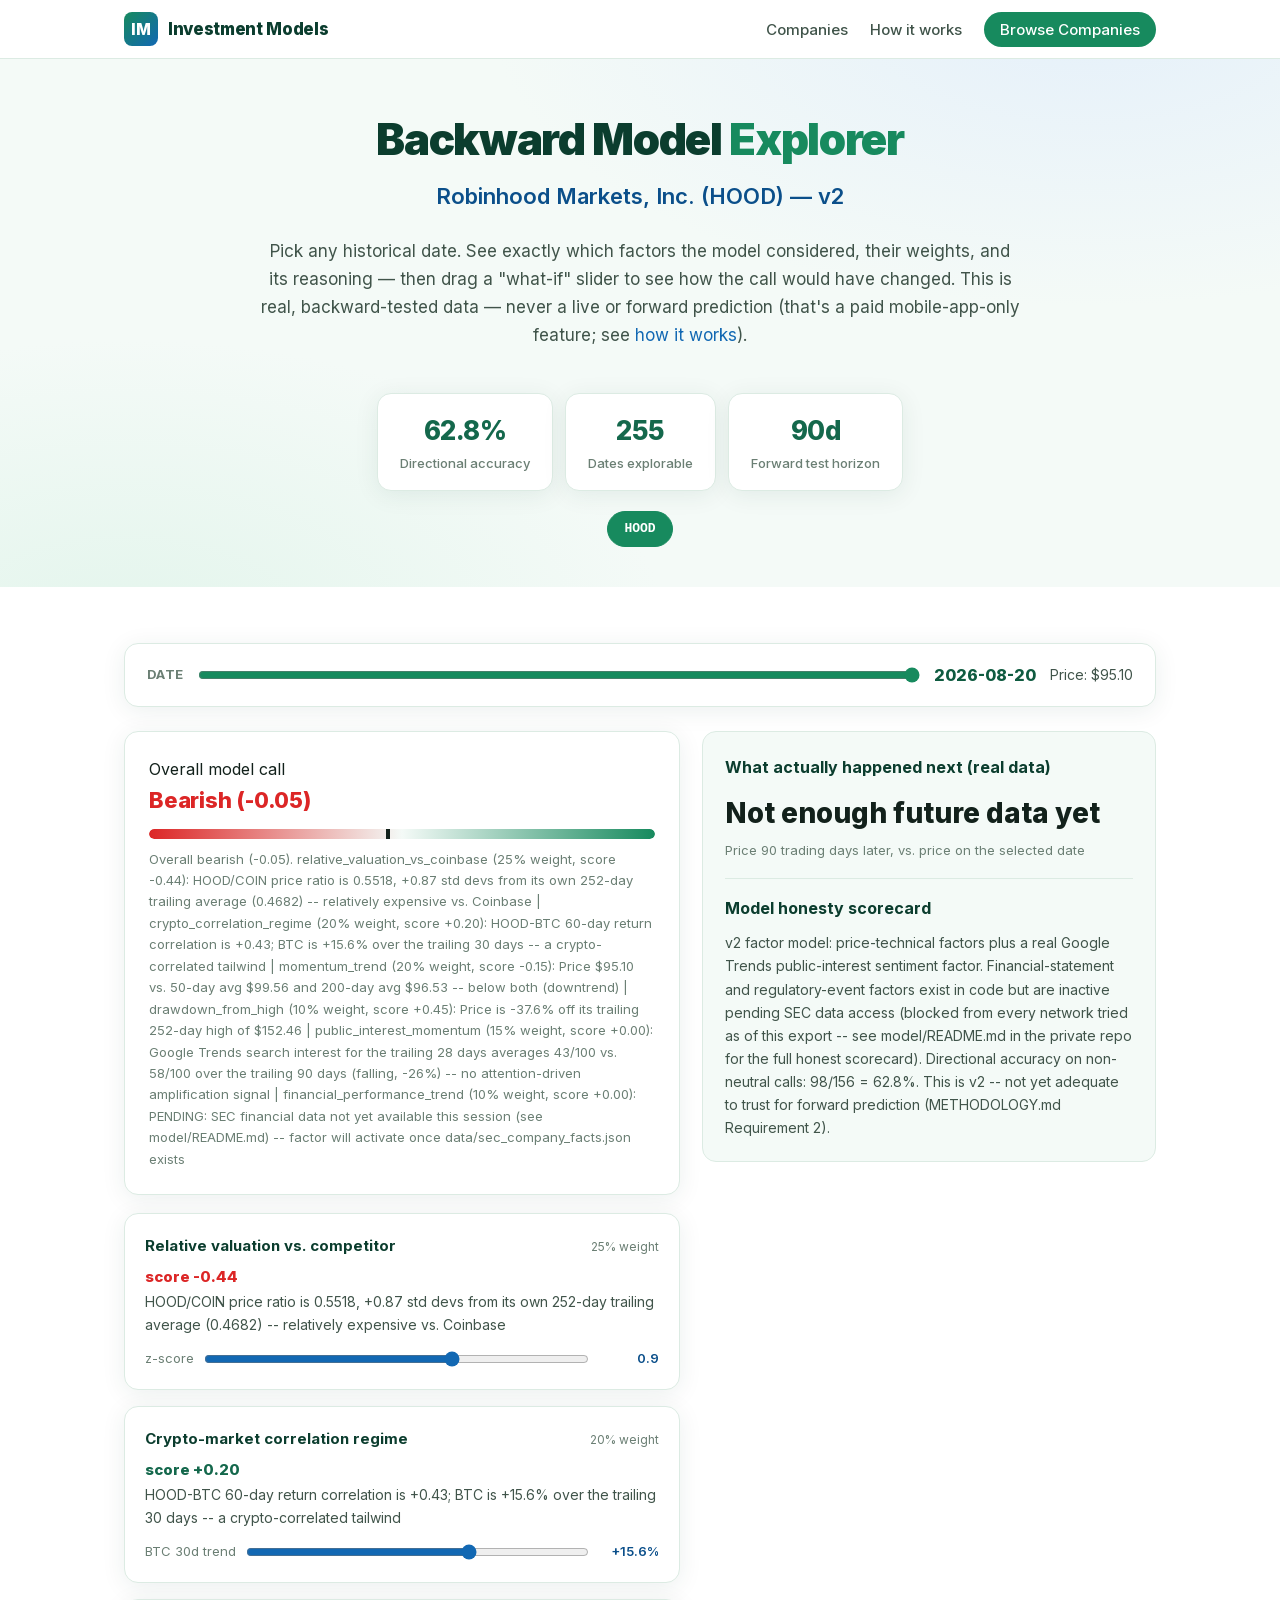
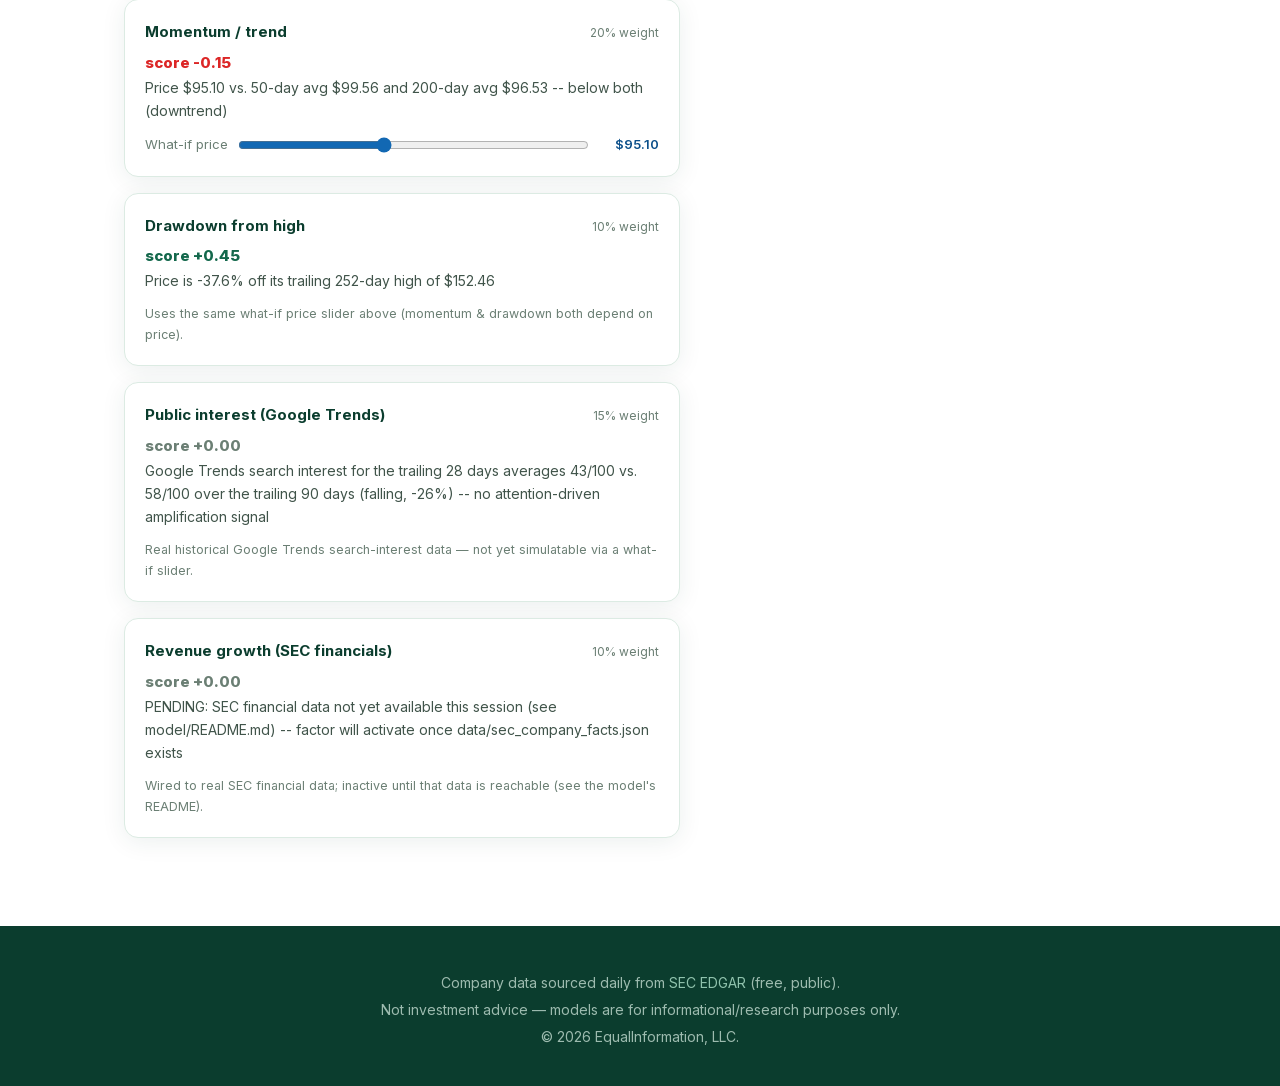
==== commit a422beeb: "Update HOOD to v2 model export: real Google Trends sentiment factor Mirrors the private repo's HOOD " ====
--- a/explorer.html
+++ b/explorer.html
@@ -99,6 +99,8 @@
   crypto_correlation_regime: 'Crypto-market correlation regime',
   momentum_trend: 'Momentum / trend',
   drawdown_from_high: 'Drawdown from high',
+  public_interest_momentum: 'Public interest (Google Trends)',
+  financial_performance_trend: 'Revenue growth (SEC financials)',
 };
 
 function clip(x, lo, hi) { return Math.max(lo, Math.min(hi, x)); }
@@ -143,6 +145,10 @@
     crypto_correlation_regime: (raw.correlation != null) ? scoreCrypto(correlation, btcTrend) : snap.factors.crypto_correlation_regime.score,
     momentum_trend: (raw.smaShort != null) ? scoreMomentum(price, raw.smaShort, raw.smaLong) : snap.factors.momentum_trend.score,
     drawdown_from_high: (raw.trailingHigh != null) ? scoreDrawdown(price, raw.trailingHigh) : snap.factors.drawdown_from_high.score,
+    // Not yet perturbable via a what-if slider -- shown read-only in their own factor cards below,
+    // but still counted in the overall score so it matches the private repo's real output.
+    public_interest_momentum: snap.factors.public_interest_momentum?.score ?? 0,
+    financial_performance_trend: snap.factors.financial_performance_trend?.score ?? 0,
   };
   return { raw, current: { z, correlation, btcTrend, price }, scores };
 }
@@ -224,6 +230,14 @@
     factorCard('drawdown_from_high', `
       <p style="font-size:12.5px;color:var(--ink-faint);">Uses the same what-if price slider above (momentum &amp; drawdown both depend on price).</p>`);
   }
+  if (snap.factors.public_interest_momentum) {
+    factorCard('public_interest_momentum', `
+      <p style="font-size:12.5px;color:var(--ink-faint);">Real historical Google Trends search-interest data — not yet simulatable via a what-if slider.</p>`);
+  }
+  if (snap.factors.financial_performance_trend) {
+    factorCard('financial_performance_trend', `
+      <p style="font-size:12.5px;color:var(--ink-faint);">Wired to real SEC financial data; inactive until that data is reachable (see the model's README).</p>`);
+  }
 
   cardsEl.querySelectorAll('input[type="range"]').forEach(input => {
     input.addEventListener('input', (e) => {
